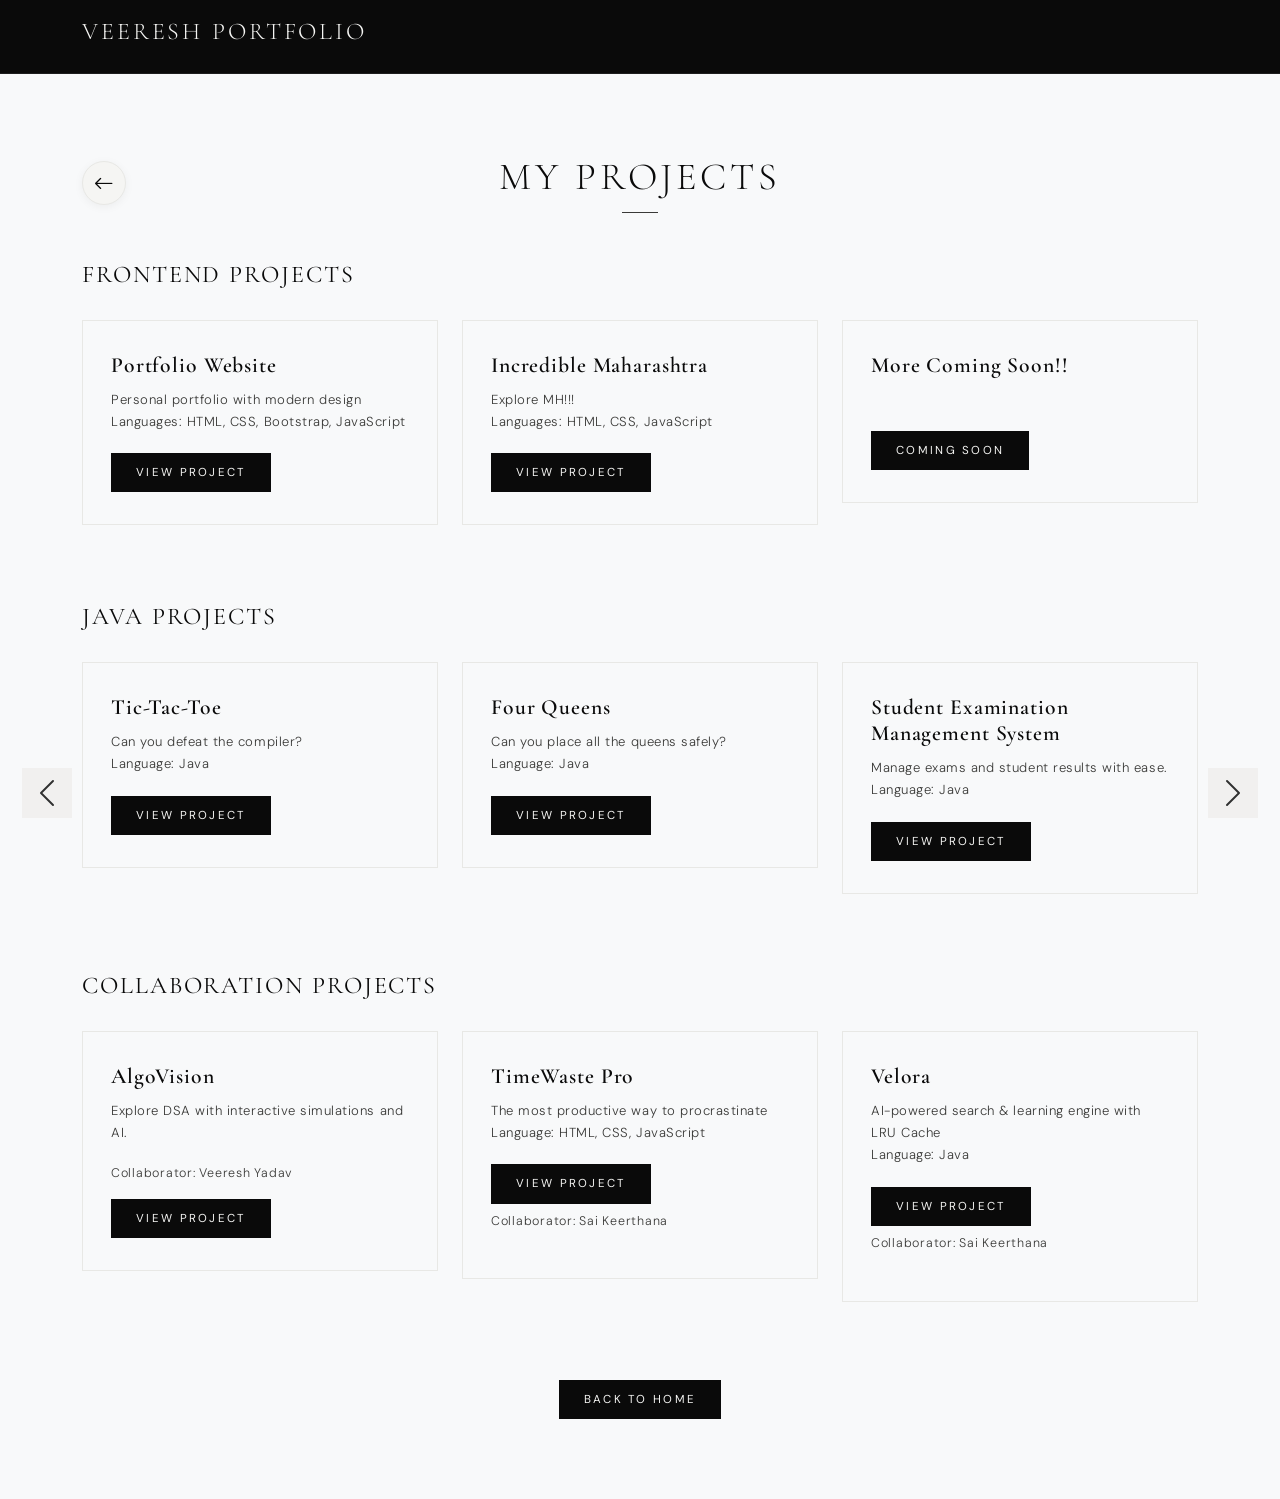
==== projects.html @ 0a185d2a "Update portfolio with Workshops & Seminars, subpages, back arrows, and card animations" ====
<!DOCTYPE html>
<html lang="en">
<head>
    <meta charset="UTF-8">
    <meta name="viewport" content="width=device-width, initial-scale=1.0">
    <title>Projects | Veeresh Portfolio</title>
    <link href="https://cdn.jsdelivr.net/npm/bootstrap@5.3.0/dist/css/bootstrap.min.css" rel="stylesheet">
    <link href="https://cdn.jsdelivr.net/npm/bootstrap-icons@1.11.0/font/bootstrap-icons.css" rel="stylesheet">
    <link href="https://fonts.googleapis.com/css2?family=Cormorant+Garamond:wght@300;400;600&family=DM+Sans:wght@300;400;500&display=swap" rel="stylesheet">
    <link rel="stylesheet" href="style.css">
</head>
<body>
    <nav class="navbar navbar-dark"><div class="container"><h2>Veeresh Portfolio</h2></div></nav>
    <main class="py-5 bg-light">
        <div class="container">
            <div class="heading-with-back position-relative mb-5 text-center">
                <a href="index.html#projects" class="back-arrow-btn" title="Previous Page">
                    <i class="bi bi-arrow-left"></i>
                </a>
                <h1 class="section-title text-center m-0">My Projects</h1>
            </div>
            <h4 class="carousel-subtitle">Frontend Projects</h4>
            <div id="frontendProjects" class="carousel slide project-carousel" data-bs-ride="false"><div class="carousel-inner"><div class="carousel-item active"><div class="row">
                <div class="col-md-4"><div class="card project-card"><div class="card-body"><h5 class="card-title">Portfolio Website</h5><p class="card-text">Personal portfolio with modern design<br>Languages: HTML, CSS, Bootstrap, JavaScript</p><a href="#" class="btn btn-primary">View Project</a></div></div></div>
                <div class="col-md-4"><div class="card project-card"><div class="card-body"><h5 class="card-title">Incredible Maharashtra</h5><p class="card-text">Explore MH!!!<br>Languages: HTML, CSS, JavaScript</p><a href="https://github.com/veeresh4520/Maharashtra" target="_blank" class="btn btn-primary">View Project</a></div></div></div>
                <div class="col-md-4"><div class="card project-card"><div class="card-body"><h5 class="card-title">More Coming Soon!!</h5><p class="card-text"><br></p><a href="#" class="btn btn-primary">Coming Soon</a></div></div></div>
            </div></div></div></div>
            <h4 class="carousel-subtitle mt-5">Java Projects</h4>
            <div id="javaProjects" class="carousel slide project-carousel" data-bs-ride="false"><div class="carousel-inner">
                <div class="carousel-item active"><div class="row">
                    <div class="col-md-4"><div class="card project-card"><div class="card-body"><h5 class="card-title">Tic-Tac-Toe</h5><p class="card-text">Can you defeat the compiler?<br>Language: Java</p><a href="https://github.com/veeresh4520/Tic-Tac-Toe/tree/main" target="_blank" class="btn btn-primary">View Project</a></div></div></div>
                    <div class="col-md-4"><div class="card project-card"><div class="card-body"><h5 class="card-title">Four Queens</h5><p class="card-text">Can you place all the queens safely?<br>Language: Java</p><a href="https://github.com/veeresh4520/4-Queens" target="_blank" class="btn btn-primary">View Project</a></div></div></div>
                    <div class="col-md-4"><div class="card project-card"><div class="card-body"><h5 class="card-title">Student Examination Management System</h5><p class="card-text">Manage exams and student results with ease.<br>Language: Java</p><a href="https://github.com/SK-Sathyavada-008/Quiz-Analysis" target="_blank" class="btn btn-primary">View Project</a></div></div></div>
                </div></div><div class="carousel-item"><div class="row"><div class="col-md-4"><div class="card project-card"><div class="card-body"><h5 class="card-title">Number Guessing Game</h5><p class="card-text">Can you guess the number right?<br>Language: Java</p><a href="https://github.com/veeresh4520/Number---Gussing--Game" target="_blank" class="btn btn-primary">View Project</a></div></div></div></div></div>
            </div><button class="carousel-control-prev" type="button" data-bs-target="#javaProjects" data-bs-slide="prev"><span class="carousel-control-prev-icon"></span></button><button class="carousel-control-next" type="button" data-bs-target="#javaProjects" data-bs-slide="next"><span class="carousel-control-next-icon"></span></button></div>
            <h4 class="carousel-subtitle mt-5">Collaboration Projects</h4>
            <div id="collaborationProjects" class="carousel slide project-carousel" data-bs-ride="false"><div class="carousel-inner"><div class="carousel-item active"><div class="row">
                <div class="col-md-4"><div class="card project-card"><div class="card-body"><h5 class="card-title">AlgoVision</h5><p class="card-text">Explore DSA with interactive simulations and AI.</p><p class="mt-2" style="font-size:0.78rem; color:#3a3a38; letter-spacing:0.06em;">Collaborator: Veeresh Yadav</p><a href="https://algovision-krivee.lovable.app/" target="_blank" class="btn btn-primary">View Project</a></div></div></div>
                <div class="col-md-4"><div class="card project-card"><div class="card-body"><h5 class="card-title">TimeWaste Pro</h5><p class="card-text">The most productive way to procrastinate<br>Language: HTML, CSS, JavaScript</p><a href="https://timewaste-pro.netlify.app/" target="_blank" class="btn btn-primary">View Project</a><p class="mt-2" style="font-size:0.78rem; color:#3a3a38; letter-spacing:0.06em;">Collaborator: Sai Keerthana</p></div></div></div>
                <div class="col-md-4"><div class="card project-card"><div class="card-body"><h5 class="card-title">Velora</h5><p class="card-text">AI-powered search &amp; learning engine with LRU Cache<br>Language: Java</p><a href="https://search-engine1.lovable.app/" target="_blank" class="btn btn-primary">View Project</a><p class="mt-2" style="font-size:0.78rem; color:#3a3a38; letter-spacing:0.06em;">Collaborator: Sai Keerthana</p></div></div></div>
            </div></div></div></div>
            <div class="text-center mt-5"><button type="button" class="btn btn-primary px-4" onclick="window.location.href='index.html#projects'">Back to Home</button></div>
        </div>
    </main>
    <script src="https://cdn.jsdelivr.net/npm/bootstrap@5.3.0/dist/js/bootstrap.bundle.min.js"></script>
</body>
</html>
---- style.css ----
:root {
        --black: #0a0a0a;
        --white: #f5f5f3;
        --grey-light: #f0efed;
        --grey-mid: #c8c8c4;
        --grey-dark: #3a3a38;
        --grey-subtle: #e8e8e5;
    }

* {
    margin: 0;
    padding: 0;
    box-sizing: border-box;
}
/* Certificate card styling has been refactored and moved to the certificates section below */
body {
    font-family: 'DM Sans', sans-serif;
    font-weight: 300;
    background: var(--white);
    color: var(--black);
    letter-spacing: 0.01em;
}

.navbar {
    background: var(--black) !important;
    padding: 18px 0;
    border-bottom: 1px solid #1e1e1e;
}
.navbar h2 {
    font-family: 'Cormorant Garamond', serif;
    font-weight: 300;
    font-size: 1.5rem;
    color: var(--white) !important;
    letter-spacing: 0.12em;
    text-transform: uppercase;
}
.nav-link {
    font-family: 'DM Sans', sans-serif;
    font-weight: 300;
    font-size: 0.78rem;
    letter-spacing: 0.18em;
    text-transform: uppercase;
    color: var(--grey-mid) !important;
    transition: color 0.3s ease;
    padding: 6px 16px !important;
}
.nav-link:hover {
    color: var(--white) !important;
}

.social-icons {
    display: flex;
    align-items: center;
    flex-wrap: nowrap;
    white-space: nowrap;
}

.social-icons a {
    color: var(--grey-mid);
    font-size: 24px;
    margin-left: 20px;
    transition: opacity 0.3s ease;
    opacity: 0.7;
}

.social-icons a:hover {
    opacity: 1;
}

.hero-section {
    background: var(--black);
    color: var(--white);
    padding: 0;
    text-align: left;
    height: 400px;
    overflow: hidden;
    position: relative;
}
.header-container2 {
    display: flex;
    flex-direction: row;
    height: 100%;
}
.header-container {
    display: flex;
    flex-direction: column;
    justify-content: center;
    padding-left: 10%;
    padding-right: 5%;
    flex: 1;
    position: relative;
    z-index: 2;
}
.header-container::after {
    content: '';
    position: absolute;
    right: 0;
    top: 20%;
    height: 60%;
    width: 1px;
    background: linear-gradient(to bottom, transparent, var(--grey-dark), transparent);
}
.hero-section h1 {
    font-family: 'Cormorant Garamond', serif;
    font-weight: 300;
    font-size: clamp(2.4rem, 5vw, 3.8rem);
    letter-spacing: 0.08em;
    color: var(--white);
    line-height: 1.1;
    margin-bottom: 14px;
    opacity: 0;
    animation: heroFadeInUp 1s cubic-bezier(0.16, 1, 0.3, 1) 0.1s forwards;
}
.hero-section .lead {
    font-size: 0.8rem;
    letter-spacing: 0.22em;
    text-transform: uppercase;
    color: var(--grey-mid);
    font-weight: 300;
    opacity: 0;
    animation: heroFadeInUp 1s cubic-bezier(0.16, 1, 0.3, 1) 0.3s forwards;
}
.hero-image-wrap {
    display: flex;
    align-items: center;
    justify-content: center;
    padding: 12px;
    animation: floatImage 4s ease-in-out infinite;
    transition: transform 0.3s ease;
}

.hero-image-wrap:hover {
    transform: scale(1.02);
}

.hero-image {
    height: 400px;
    width: 420px;
    object-fit: cover;
    object-position: center;
    border-radius: 20px;
    box-shadow: 0 18px 45px rgba(0, 0, 0, 0.25);
    opacity: 0;
    animation: heroImageSlideIn 1.2s cubic-bezier(0.16, 1, 0.3, 1) 0.2s forwards;
}

@keyframes floatImage {
    0%, 100% {
        transform: translateY(0px);
    }
    50% {
        transform: translateY(-8px);
    }
}

.section-title {
    font-family: 'Cormorant Garamond', serif;
    font-weight: 300;
    font-size: 2.4rem;
    letter-spacing: 0.1em;
    text-transform: uppercase;
    margin-bottom: 50px;
    color: var(--black);
    position: relative;
    display: inline-block;
}
.section-title::after {
    content: '';
    display: block;
    width: 36px;
    height: 1px;
    background: var(--grey-dark);
    margin: 12px auto 0;
}

.skill-card {
    padding: 30px 24px;
    text-align: center;
    border-radius: 0;
    background: transparent;
    margin-bottom: 20px;
    border: 1px solid var(--grey-subtle);
    transition: border-color 0.3s ease, background 0.3s ease;
    position: relative;
    overflow: hidden;
}
.skill-card::before {
    content: '';
    position: absolute;
    bottom: 0;
    left: 0;
    width: 0;
    height: 2px;
    background: var(--black);
    transition: width 0.4s ease;
}
.skill-card:hover {
    background: var(--grey-light);
    border-color: var(--grey-mid);
}

#skills .skill-card::before {
    top: 0;
    bottom: auto;
    left: 0;
    width: 100%;
    height: 2px;
    transform: scaleX(0);
    transform-origin: center;
    transition: transform 0.4s ease;
}

#skills .skill-card:hover::before {
    transform: scaleX(1);
}

.skill-card p {
    font-size: 0.78rem;
    letter-spacing: 0.12em;                        
    text-transform: uppercase;
    color: var(--grey-dark);
    margin: 0;
}

#education {
    background: var(--white);
}

.about-me-section {
    background: var(--white);
}

.about-me-content {
    max-width: 1320px;
    margin: 0 auto;
    padding: 28px 0 36px;
}

.about-me-content .section-title {
    margin-bottom: 52px;
}

.about-me-content .section-title::after {
    margin-left: 0;
}

.about-me-content p {
    max-width: 1200px;
    margin: 0 auto;
    text-align: center;
    font-family: 'Cormorant Garamond', serif;
    font-size: 1.28rem;
    font-weight: 400;
    line-height: 1.9;
    color: var(--grey-dark);
}

.about-me-content p strong {
    font-weight: 600;
    color: var(--black);
}

.education-card {
    display: flex;
    align-items: center;
    gap: 20px;
    min-height: 150px;
    padding: 24px 20px;
    text-align: left;
}

#education .education-card::after {
    content: '';
    position: absolute;
    inset: -1px;
    pointer-events: none;
    background:
        linear-gradient(var(--black), var(--black)) center top / 0 2px no-repeat,
        linear-gradient(var(--black), var(--black)) center bottom / 0 2px no-repeat,
        linear-gradient(var(--black), var(--black)) left center / 2px 0 no-repeat,
        linear-gradient(var(--black), var(--black)) right center / 2px 0 no-repeat;
    transition: background-size 0.45s cubic-bezier(0.16, 1, 0.3, 1);
}

#education .education-card:hover::after {
    background-size: 100% 2px, 100% 2px, 2px 100%, 2px 100%;
}

.education-logo {
    width: 86px;
    height: 86px;
    flex: 0 0 86px;
    object-fit: contain;
    padding: 8px;
    border: 1px solid var(--grey-subtle);
    background: var(--white);
}

.education-details h4 {
    font-family: 'Cormorant Garamond', serif;
    font-size: 1.2rem;
    font-weight: 400;
    letter-spacing: 0.08em;
    margin: 0 0 10px;
}

.education-card .education-score {
    margin-top: 10px;
    color: var(--black);
}

@media (max-width: 767.98px) {
    .education-card {
        min-height: 0;
    }

    .about-me-content { padding: 18px 0 28px; }
}

#projects {
    background: var(--grey-light);
}

/* Home-page previews keep the first three projects, contributions, and events concise. */
#projects .carousel-subtitle.mt-5,
#projects #javaCarousel,
#projects #collabCarousel {
    display: none;
}

#open-source .row.mt-5 > .col-md-4:nth-child(n+4),
#events .timeline .timeline-item:nth-child(n+4) {
    display: none;
}

.event-trigger {
    width: 100%;
    border: 0;
    background: transparent;
    text-align: left;
    cursor: pointer;
}

.event-trigger:hover .timeline-title {
    text-decoration: underline;
    text-underline-offset: 4px;
}

.event-detail-card {
    border-radius: 0;
    border: 1px solid var(--grey-subtle);
}

.project-card,
.project-card.card,
#projects .project-card,
#projects .card.project-card,
main .project-card {
    border-radius: 0 !important;
    background: transparent !important;
    margin-bottom: 30px;
    border: 1px solid var(--grey-subtle) !important;
    transition: border-color 0.3s ease, background 0.3s ease !important;
    position: relative !important;
    overflow: hidden !important;
    box-shadow: none !important;
}

.project-card::before,
.project-card.card::before,
#projects .project-card::before,
#projects .card.project-card::before,
main .project-card::before {
    content: '' !important;
    position: absolute !important;
    left: 0 !important;
    width: 100% !important;
    height: 2px !important;
    background: var(--black) !important;
    transform: scaleX(0) !important;
    transform-origin: center !important;
    transition: transform 0.4s ease !important;
    z-index: 10 !important;
}

/* Odd project cards: Top line animation */
[class*="col-"]:nth-child(odd) .project-card::before,
.project-card:nth-child(odd)::before {
    top: 0 !important;
    bottom: auto !important;
}

/* Even project cards: Bottom line animation */
[class*="col-"]:nth-child(even) .project-card::before,
.project-card:nth-child(even)::before {
    top: auto !important;
    bottom: 0 !important;
}

.project-card:hover,
.project-card.card:hover,
#projects .project-card:hover,
#projects .card.project-card:hover,
main .project-card:hover {
    background: var(--grey-light) !important;
    border-color: var(--grey-mid) !important;
}

.project-card:hover::before,
.project-card.card:hover::before,
#projects .project-card:hover::before,
#projects .card.project-card:hover::before,
main .project-card:hover::before {
    transform: scaleX(1) !important;
}

.project-card .card-body {
    background: transparent !important;
    padding: 32px 28px;
}

.project-card .card-title {
    font-family: 'Cormorant Garamond', serif;
    font-weight: 600;
    font-size: 1.35rem;
    letter-spacing: 0.04em;
    color: var(--black);
    margin-bottom: 10px;
}

.project-card .card-text {
    font-size: 0.82rem;
    color: var(--grey-dark);
    letter-spacing: 0.04em;
    line-height: 1.7;
    margin-bottom: 20px;
}

.btn-primary {
    background: var(--black);
    border: 1px solid var(--black);
    border-radius: 0;
    font-size: 0.72rem;
    letter-spacing: 0.2em;
    text-transform: uppercase;
    padding: 10px 24px;
    font-weight: 400;
    transition: background 0.3s ease, color 0.3s ease;
    color: var(--white);
}

.btn-primary:hover,
.btn-primary:focus,
.btn-primary:active {
    background: transparent !important;
    border-color: var(--black) !important;
    color: var(--black) !important;
    box-shadow: none !important;
}

footer {
    background: var(--black);
    color: var(--grey-mid);
    padding: 28px 0;
    text-align: center;
}

footer p {
    font-size: 0.72rem;
    letter-spacing: 0.22em;
    text-transform: uppercase;
    margin: 0;
}

.py-5 {
    padding-top: 80px !important;
    padding-bottom: 80px !important;
}
/* Carousel Styles */
.project-carousel,
.certificate-carousel,
.dance-carousel {
    position: relative;
    margin-bottom: 30px;
}

.carousel-subtitle {
    font-family: 'Cormorant Garamond', serif;
    font-weight: 400;
    font-size: 1.5rem;
    letter-spacing: 0.08em;
    text-transform: uppercase;
    margin-bottom: 30px;
    color: var(--black);
}

.carousel-control-prev,
.carousel-control-next {
    width: 50px;
    height: 50px;
    background: var(--grey-light);
    border-radius: 0;
    opacity: 0.8;
    top: 50%;
    transform: translateY(-50%);
    transition: opacity 0.3s ease;
}

.carousel-control-prev {
    left: -60px;
}

.carousel-control-next {
    right: -60px;
}

.carousel-control-prev:hover,
.carousel-control-next:hover {
    opacity: 1;
}

.carousel-control-prev-icon,
.carousel-control-next-icon {
    filter: invert(1);
}

/* Dance Section Styles */
.dance-subtitle {
    font-size: 0.85rem;
    letter-spacing: 0.18em;
    text-transform: uppercase;
    color: var(--grey-dark);
    margin-bottom: 50px;
    font-weight: 300;
}

.dance-card {
    position: relative;
    overflow: hidden;
    margin-bottom: 30px;
    height: 350px;
    border: 1px solid var(--grey-subtle);
    transition: transform 0.3s ease;
}

.dance-card:hover {
    transform: translateY(-5px);
}

.dance-card img {
    width: 100%;
    height: 100%;
    object-fit: cover;
    transition: transform 0.5s ease;
}

.dance-card:hover img {
    transform: scale(1.05);
}

.dance-card-overlay {
    position: absolute;
    bottom: 0;
    left: 0;
    right: 0;
    background: linear-gradient(to top, rgba(0,0,0,0.8), transparent);
    padding: 25px 20px;
    color: var(--white);
}

.dance-card-overlay h5 {
    font-family: 'Cormorant Garamond', serif;
    font-weight: 400;
    font-size: 1.1rem;
    letter-spacing: 0.08em;
    margin: 0;
}

/* Responsive adjustments */
@media (max-width: 768px) {
    .carousel-control-prev {
        left: 0;
    }
    
    .carousel-control-next {
        right: 0;
    }
    
    .dance-card {
        height: 280px;
    }
    
    .timeline {
        padding-left: 20px;
        margin-left: 5px;
    }
    
    .timeline-dot {
        left: -26.5px;
    }
}

/* Hero Animations on Page Load */
@keyframes heroFadeInUp {
    from {
        opacity: 0;
        transform: translateY(20px);
    }
    to {
        opacity: 1;
        transform: translateY(0);
    }
}

@keyframes heroImageSlideIn {
    from {
        opacity: 0;
        transform: translateX(50px);
    }
    to {
        opacity: 1;
        transform: translateX(0);
    }
}

/* Scroll Reveal Animations */
.reveal {
    opacity: 0;
    transform: translateY(30px);
    transition: opacity 0.8s cubic-bezier(0.16, 1, 0.3, 1), transform 0.8s cubic-bezier(0.16, 1, 0.3, 1);
}

.reveal.active {
    opacity: 1;
    transform: translateY(0);
}

/* Staggered Delay Utilities */
.delay-1 { transition-delay: 0.1s; }
.delay-2 { transition-delay: 0.2s; }
.delay-3 { transition-delay: 0.3s; }
.delay-4 { transition-delay: 0.4s; }
.delay-5 { transition-delay: 0.5s; }

    font-weight: 500;
    letter-spacing: 0.02em;
    color: var(--grey-dark);
}

.osc-status-badge {
    font-family: 'DM Sans', sans-serif;
    font-size: 0.68rem;
    font-weight: 500;
    letter-spacing: 0.05em;
    text-transform: uppercase;
    color: #8250df; /* Github merged purple */
    background: rgba(130, 80, 223, 0.08);
    padding: 3px 8px;
    border-radius: 12px;
}

.osc-title {
    font-family: 'Cormorant Garamond', serif;
    font-weight: 600;
    font-size: 1.35rem;
    letter-spacing: 0.03em;
    margin-top: 10px;
    margin-bottom: 4px;
    color: var(--black);
}

.osc-date {
    font-size: 0.75rem;
    color: var(--grey-dark);
    opacity: 0.7;
    margin-bottom: 20px;
}

.osc-tags .tag-badge {
    font-family: 'DM Sans', sans-serif;
    font-size: 0.68rem;
    font-weight: 400;
    letter-spacing: 0.02em;
    color: var(--grey-dark);
    background: var(--grey-light);
    border: 1px solid var(--grey-subtle);
    border-radius: 0;
    padding: 4px 10px;
    margin-right: 4px;
    margin-bottom: 6px;
}

.osc-link {
    font-family: 'DM Sans', sans-serif;
    font-size: 0.75rem;
    font-weight: 500;
    letter-spacing: 0.1em;
    text-transform: uppercase;
    color: var(--white);
    background: var(--black);
    border: 1px solid var(--black);
    text-decoration: none;
    display: inline-flex;
    align-items: center;
    transition: background-color 0.3s ease, color 0.3s ease;
    padding: 9px 14px;
    margin-top: 10px;
}

.osc-link:hover {
    color: var(--black);
    background: transparent;
    border-color: var(--black);
}

/* Keep the buttons compact on the full contributions page. */
main .osc-link {
    font-size: 0.68rem;
    padding: 6px 10px;
}

/* Events & Hackathons Section */
#events {
    background: var(--grey-light);
}

.events-column-title {
    font-family: 'Cormorant Garamond', serif;
    font-weight: 400;
    font-size: 1.6rem;
    letter-spacing: 0.08em;
    text-transform: uppercase;
    margin-bottom: 35px;
    color: var(--black);
    border-bottom: 1px solid var(--grey-subtle);
    padding-bottom: 10px;
}

/* Heading with Top-Left Back Arrow */
.heading-with-back {
    display: flex;
    align-items: center;
    justify-content: center;
    position: relative;
    width: 100%;
}

.back-arrow-btn {
    position: absolute;
    left: 0;
    top: 50%;
    transform: translateY(-50%);
    display: inline-flex;
    align-items: center;
    justify-content: center;
    width: 44px;
    height: 44px;
    border: 1px solid var(--grey-subtle);
    border-radius: 50%;
    color: var(--black);
    background: var(--white);
    text-decoration: none;
    font-size: 1.25rem;
    transition: all 0.35s cubic-bezier(0.16, 1, 0.3, 1);
    box-shadow: 0 2px 10px rgba(0,0,0,0.05);
    z-index: 10;
}

.back-arrow-btn:hover {
    background: var(--black);
    color: var(--white);
    border-color: var(--black);
    transform: translateY(-50%) translateX(-4px);
    box-shadow: 0 4px 14px rgba(0,0,0,0.18);
}

.timeline {
    position: relative;
    border-left: 1px solid var(--grey-mid);
    padding-left: 24px;
    margin-left: 10px;
}

.timeline-item {
    position: relative;
    margin-bottom: 24px;
    padding: 18px 20px;
    background: var(--white);
    border: 1px solid var(--grey-subtle);
    border-radius: 0;
    transition: all 0.35s cubic-bezier(0.16, 1, 0.3, 1);
}

.timeline-item:last-child {
    margin-bottom: 0;
}

.timeline-item:hover {
    background: #fcfcfb;
    border-color: var(--grey-mid);
    transform: translateX(5px);
    box-shadow: 0 8px 25px rgba(0, 0, 0, 0.05);
}

.timeline-dot {
    position: absolute;
    left: -31px;
    top: 22px;
    width: 12px;
    height: 12px;
    border-radius: 50%;
    background: var(--black);
    border: 2px solid var(--grey-light);
    transition: background 0.3s ease, transform 0.3s ease, border-color 0.3s ease, box-shadow 0.3s ease;
}

.timeline-item:hover .timeline-dot {
    background: #8250df;
    border-color: var(--white);
    transform: scale(1.35);
    box-shadow: 0 0 0 4px rgba(130, 80, 223, 0.2);
}

.timeline-date {
    font-family: 'DM Sans', sans-serif;
    font-size: 0.75rem;
    font-weight: 500;
    letter-spacing: 0.08em;
    color: var(--grey-dark);
    opacity: 0.8;
}

/* Open Source Contributions Section */
#open-source {
    background: var(--white);
}

.osc-card {
    border: 1px solid var(--grey-subtle);
    border-radius: 0;
    background: var(--white);
    transition: transform 0.4s cubic-bezier(0.16, 1, 0.3, 1), box-shadow 0.4s cubic-bezier(0.16, 1, 0.3, 1), border-color 0.4s ease, background 0.3s ease;
    box-shadow: none;
    position: relative;
    overflow: hidden;
}

.osc-card:hover {
    transform: translateY(-6px);
    border-color: var(--grey-mid);
    box-shadow: 0 12px 30px rgba(0, 0, 0, 0.05);
    background: var(--grey-light);
}

.osc-card::before {
    content: '';
    position: absolute;
    background: var(--black);
    transition: transform 0.4s ease;
    z-index: 10;
}

/* 1st card: Top line expanding from middle */
[class*="col-"]:nth-child(4n+1) .osc-card::before,
.osc-card:nth-child(4n+1)::before {
    top: 0;
    bottom: auto;
    left: 0;
    right: auto;
    width: 100%;
    height: 2px;
    transform: scaleX(0);
    transform-origin: center;
}

[class*="col-"]:nth-child(4n+1) .osc-card:hover::before,
.osc-card:nth-child(4n+1):hover::before {
    transform: scaleX(1);
}

/* 2nd card: Left line expanding from middle */
[class*="col-"]:nth-child(4n+2) .osc-card::before,
.osc-card:nth-child(4n+2)::before {
    top: 0;
    bottom: auto;
    left: 0;
    right: auto;
    width: 2px;
    height: 100%;
    transform: scaleY(0);
    transform-origin: center;
}

[class*="col-"]:nth-child(4n+2) .osc-card:hover::before,
.osc-card:nth-child(4n+2):hover::before {
    transform: scaleY(1);
}

/* 3rd card: Down/Bottom line expanding from middle */
[class*="col-"]:nth-child(4n+3) .osc-card::before,
.osc-card:nth-child(4n+3)::before {
    top: auto;
    bottom: 0;
    left: 0;
    right: auto;
    width: 100%;
    height: 2px;
    transform: scaleX(0);
    transform-origin: center;
}

[class*="col-"]:nth-child(4n+3) .osc-card:hover::before,
.osc-card:nth-child(4n+3):hover::before {
    transform: scaleX(1);
}

/* 4th card: Right line expanding from middle */
[class*="col-"]:nth-child(4n+0) .osc-card::before,
.osc-card:nth-child(4n+0)::before {
    top: 0;
    bottom: auto;
    left: auto;
    right: 0;
    width: 2px;
    height: 100%;
    transform: scaleY(0);
    transform-origin: center;
}

[class*="col-"]:nth-child(4n+0) .osc-card:hover::before,
.osc-card:nth-child(4n+0):hover::before {
    transform: scaleY(1);
}

.osc-repo {
    font-family: 'DM Sans', sans-serif;
    font-size: 0.8rem;
    font-weight: 500;
    letter-spacing: 0.02em;
    color: var(--grey-dark);
}

.timeline-title {
    font-family: 'Cormorant Garamond', serif;
    font-weight: 600;
    font-size: 1.25rem;
    letter-spacing: 0.02em;
    color: var(--black);
    margin-top: 4px;
    margin-bottom: 2px;
}

.timeline-meta {
    font-size: 0.8rem;
    color: var(--grey-dark);
    margin: 0;
}

.see-details-btn {
    border: 0;
    background: transparent;
    padding: 0;
    margin-top: 10px;
    font-family: 'DM Sans', sans-serif;
    font-size: 0.68rem;
    font-weight: 500;
    letter-spacing: 0.15em;
    text-transform: uppercase;
    color: var(--grey-dark);
    cursor: pointer;
    display: inline-flex;
    align-items: center;
    transition: color 0.3s ease, transform 0.3s ease;
}

.see-details-btn:hover {
    color: var(--black);
}

.see-details-btn .bi-chevron-right {
    transition: transform 0.3s ease;
}

.see-details-btn[aria-expanded="true"] .bi-chevron-right {
    transform: rotate(90deg);
}

.event-details-collapse {
    margin-top: 12px;
    padding-top: 12px;
    border-top: 1px dashed var(--grey-subtle);
    font-size: 0.84rem;
    color: var(--grey-dark);
    line-height: 1.6;
}

/* Certificate Styles */
#certificates {
    background: var(--white);
}

.certificate-link {
    text-decoration: none;
    color: inherit;
    display: block;
}

.certificate-link:hover {
    text-decoration: none;
    color: inherit;
}

.certificate-card {
    position: relative;
    overflow: hidden;
    border-radius: 0;
    border: 1px solid var(--grey-subtle);
    box-shadow: none;
    transition: transform 0.4s cubic-bezier(0.16, 1, 0.3, 1), border-color 0.4s ease;
    margin-bottom: 12px;
}

.certificate-card img {
    width: 100%;
    height: 230px;
    object-fit: cover;
    filter: grayscale(100%);
    transition: transform 0.6s cubic-bezier(0.16, 1, 0.3, 1), filter 0.4s ease;
}

.certificate-card:hover {
    transform: translateY(-6px);
    border-color: var(--grey-mid);
}

.certificate-card:hover img {
    filter: grayscale(0%);
    transform: scale(1.04);
}

.certificate-overlay {
    position: absolute;
    inset: 0;
    background: rgba(0, 0, 0, 0.4);
    display: flex;
    justify-content: center;
    align-items: center;
    opacity: 0;
    transition: opacity 0.3s ease;
}

.certificate-card:hover .certificate-overlay {
    opacity: 1;
}

.certificate-view-btn {
    font-family: 'DM Sans', sans-serif;
    font-size: 0.72rem;
    font-weight: 500;
    letter-spacing: 0.15em;
    text-transform: uppercase;
    color: var(--black);
    background: var(--white);
    padding: 10px 20px;
    transition: background 0.3s ease, color 0.3s ease;
}

.certificate-view-btn:hover {
    background: var(--black);
    color: var(--white);
}

.certificate-details {
    padding: 6px 0;
}

.certificate-title {
    font-family: 'Cormorant Garamond', serif;
    font-weight: 600;
    font-size: 1.15rem;
    color: var(--black);
    margin: 0;
    line-height: 1.3;
}

.certificate-issuer {
    font-family: 'DM Sans', sans-serif;
    font-size: 0.75rem;
    color: var(--grey-dark);
    opacity: 0.8;
    margin: 2px 0 0 0;
    text-transform: uppercase;
    letter-spacing: 0.05em;
}
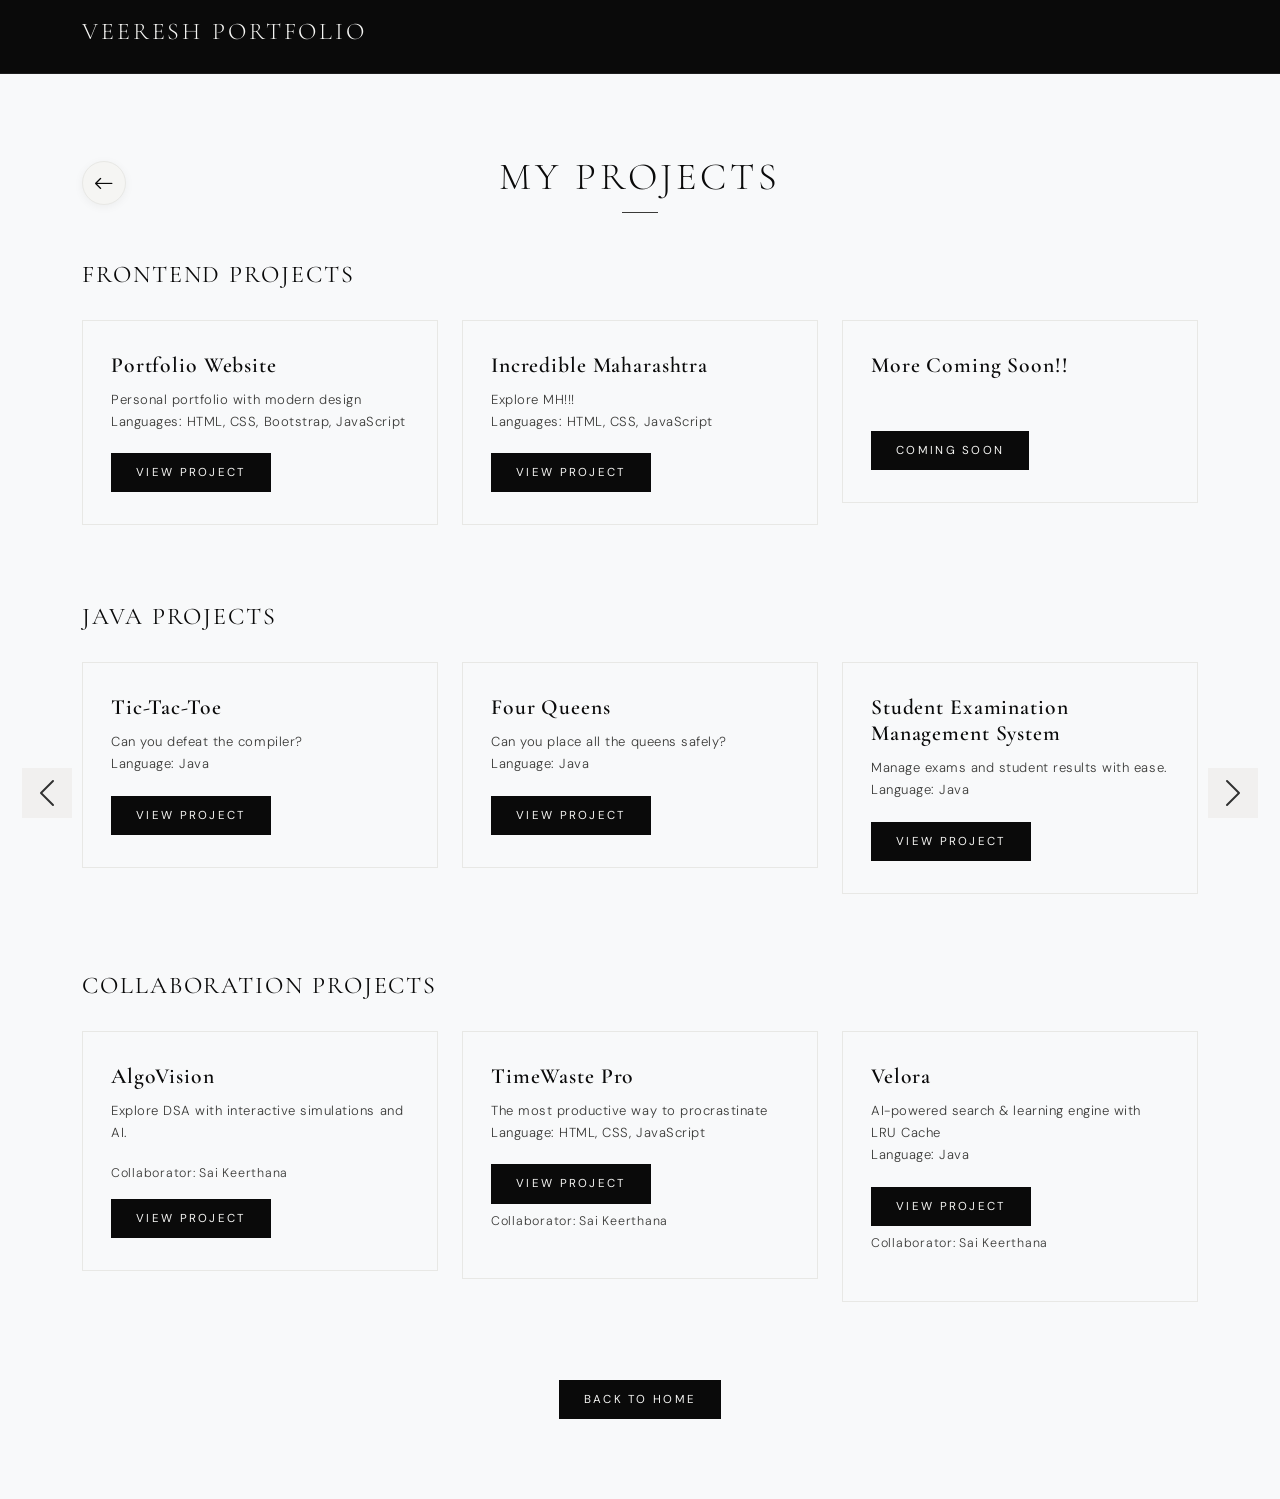
==== commit e9702d0a: "Change collaborator name for AlgoVision project Updated collaborator name for the AlgoVision project" ====
--- a/projects.html
+++ b/projects.html
@@ -35,7 +35,7 @@
             </div><button class="carousel-control-prev" type="button" data-bs-target="#javaProjects" data-bs-slide="prev"><span class="carousel-control-prev-icon"></span></button><button class="carousel-control-next" type="button" data-bs-target="#javaProjects" data-bs-slide="next"><span class="carousel-control-next-icon"></span></button></div>
             <h4 class="carousel-subtitle mt-5">Collaboration Projects</h4>
             <div id="collaborationProjects" class="carousel slide project-carousel" data-bs-ride="false"><div class="carousel-inner"><div class="carousel-item active"><div class="row">
-                <div class="col-md-4"><div class="card project-card"><div class="card-body"><h5 class="card-title">AlgoVision</h5><p class="card-text">Explore DSA with interactive simulations and AI.</p><p class="mt-2" style="font-size:0.78rem; color:#3a3a38; letter-spacing:0.06em;">Collaborator: Veeresh Yadav</p><a href="https://algovision-krivee.lovable.app/" target="_blank" class="btn btn-primary">View Project</a></div></div></div>
+                <div class="col-md-4"><div class="card project-card"><div class="card-body"><h5 class="card-title">AlgoVision</h5><p class="card-text">Explore DSA with interactive simulations and AI.</p><p class="mt-2" style="font-size:0.78rem; color:#3a3a38; letter-spacing:0.06em;">Collaborator: Sai Keerthana</p><a href="https://algovision-krivee.lovable.app/" target="_blank" class="btn btn-primary">View Project</a></div></div></div>
                 <div class="col-md-4"><div class="card project-card"><div class="card-body"><h5 class="card-title">TimeWaste Pro</h5><p class="card-text">The most productive way to procrastinate<br>Language: HTML, CSS, JavaScript</p><a href="https://timewaste-pro.netlify.app/" target="_blank" class="btn btn-primary">View Project</a><p class="mt-2" style="font-size:0.78rem; color:#3a3a38; letter-spacing:0.06em;">Collaborator: Sai Keerthana</p></div></div></div>
                 <div class="col-md-4"><div class="card project-card"><div class="card-body"><h5 class="card-title">Velora</h5><p class="card-text">AI-powered search &amp; learning engine with LRU Cache<br>Language: Java</p><a href="https://search-engine1.lovable.app/" target="_blank" class="btn btn-primary">View Project</a><p class="mt-2" style="font-size:0.78rem; color:#3a3a38; letter-spacing:0.06em;">Collaborator: Sai Keerthana</p></div></div></div>
             </div></div></div></div>
